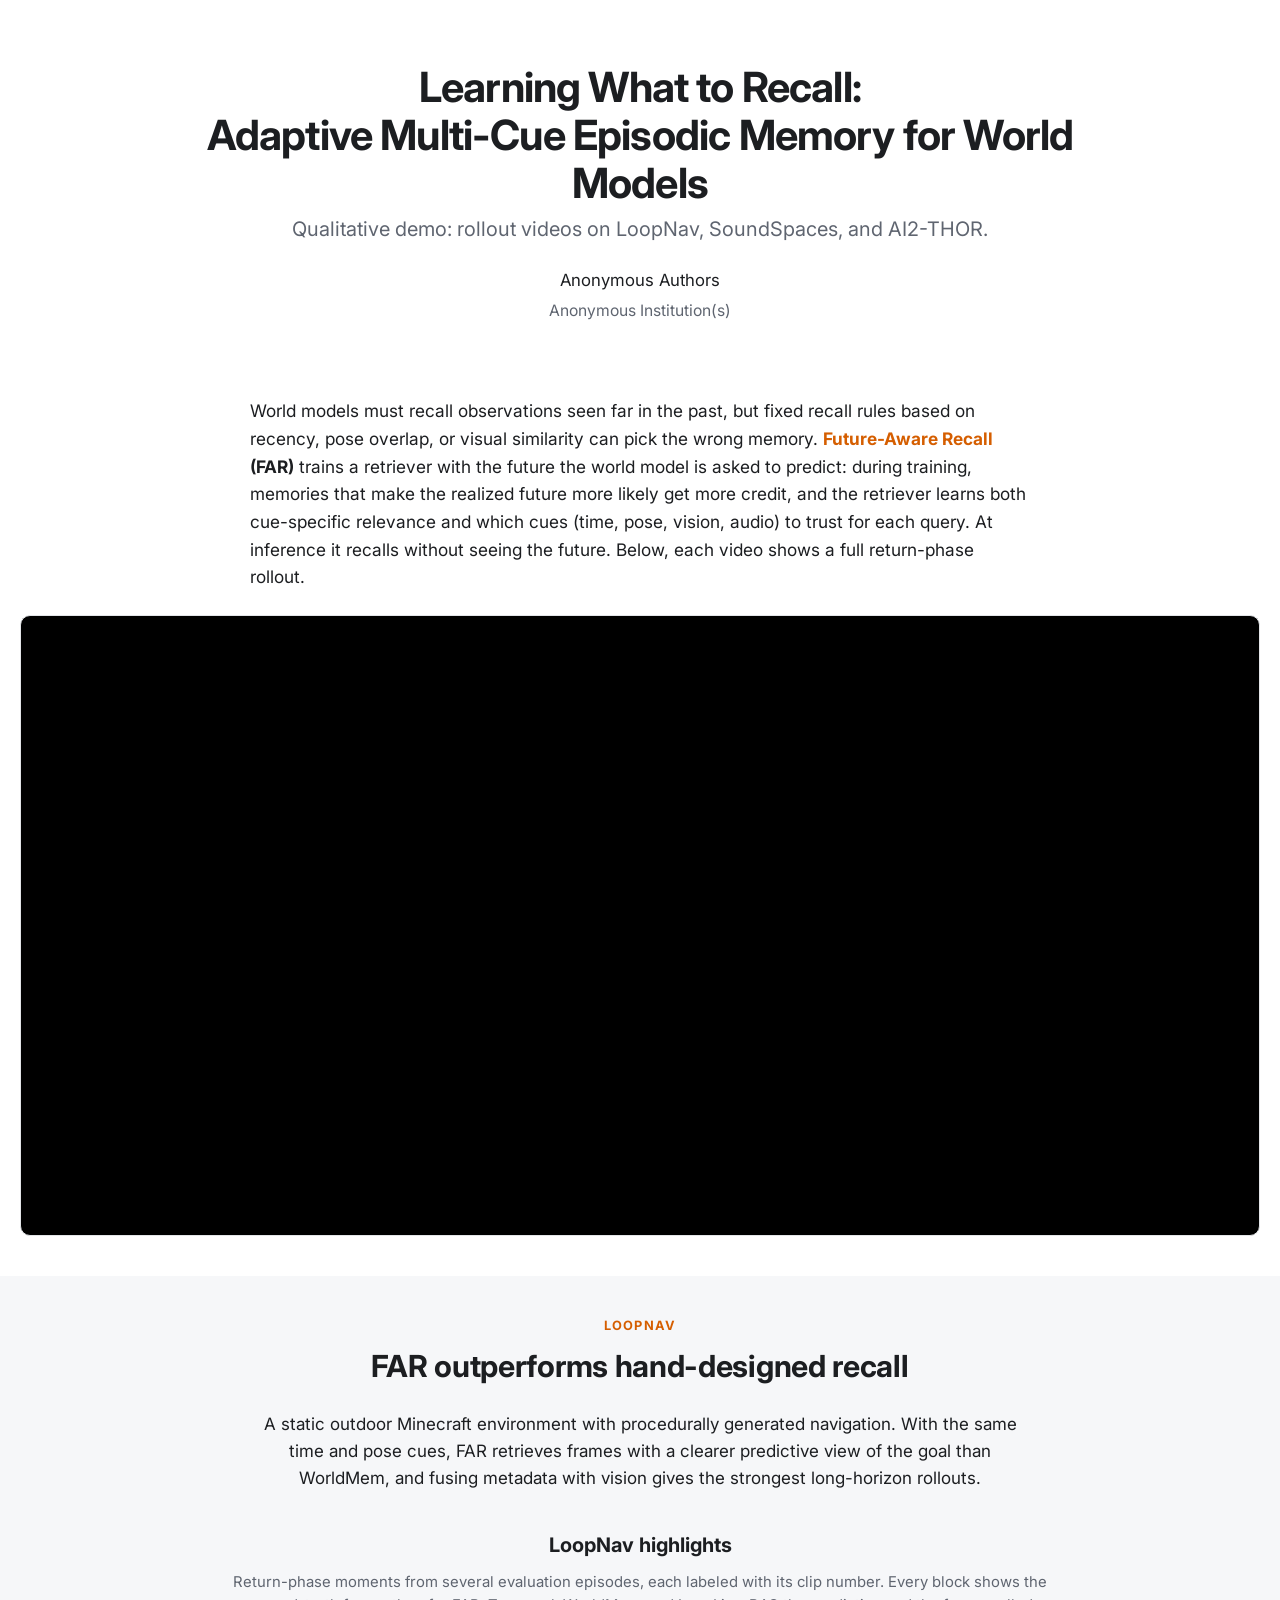
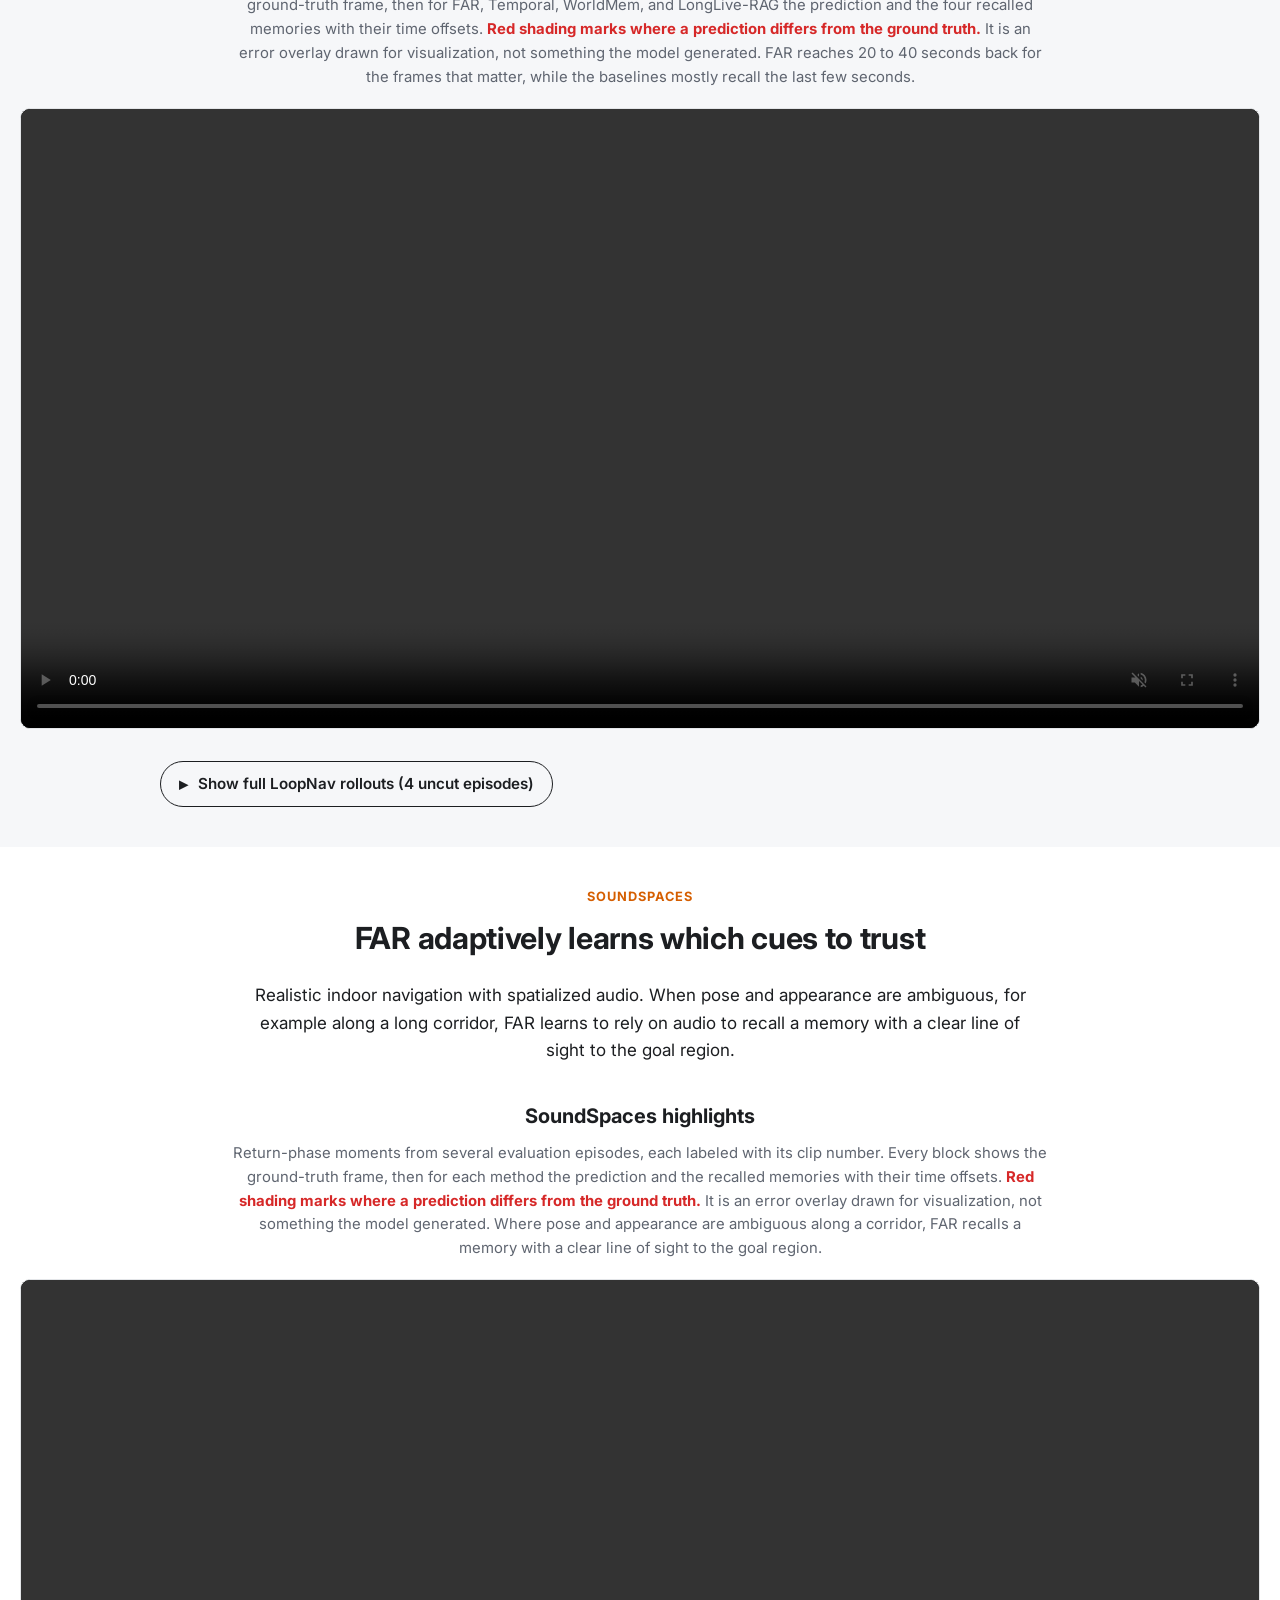
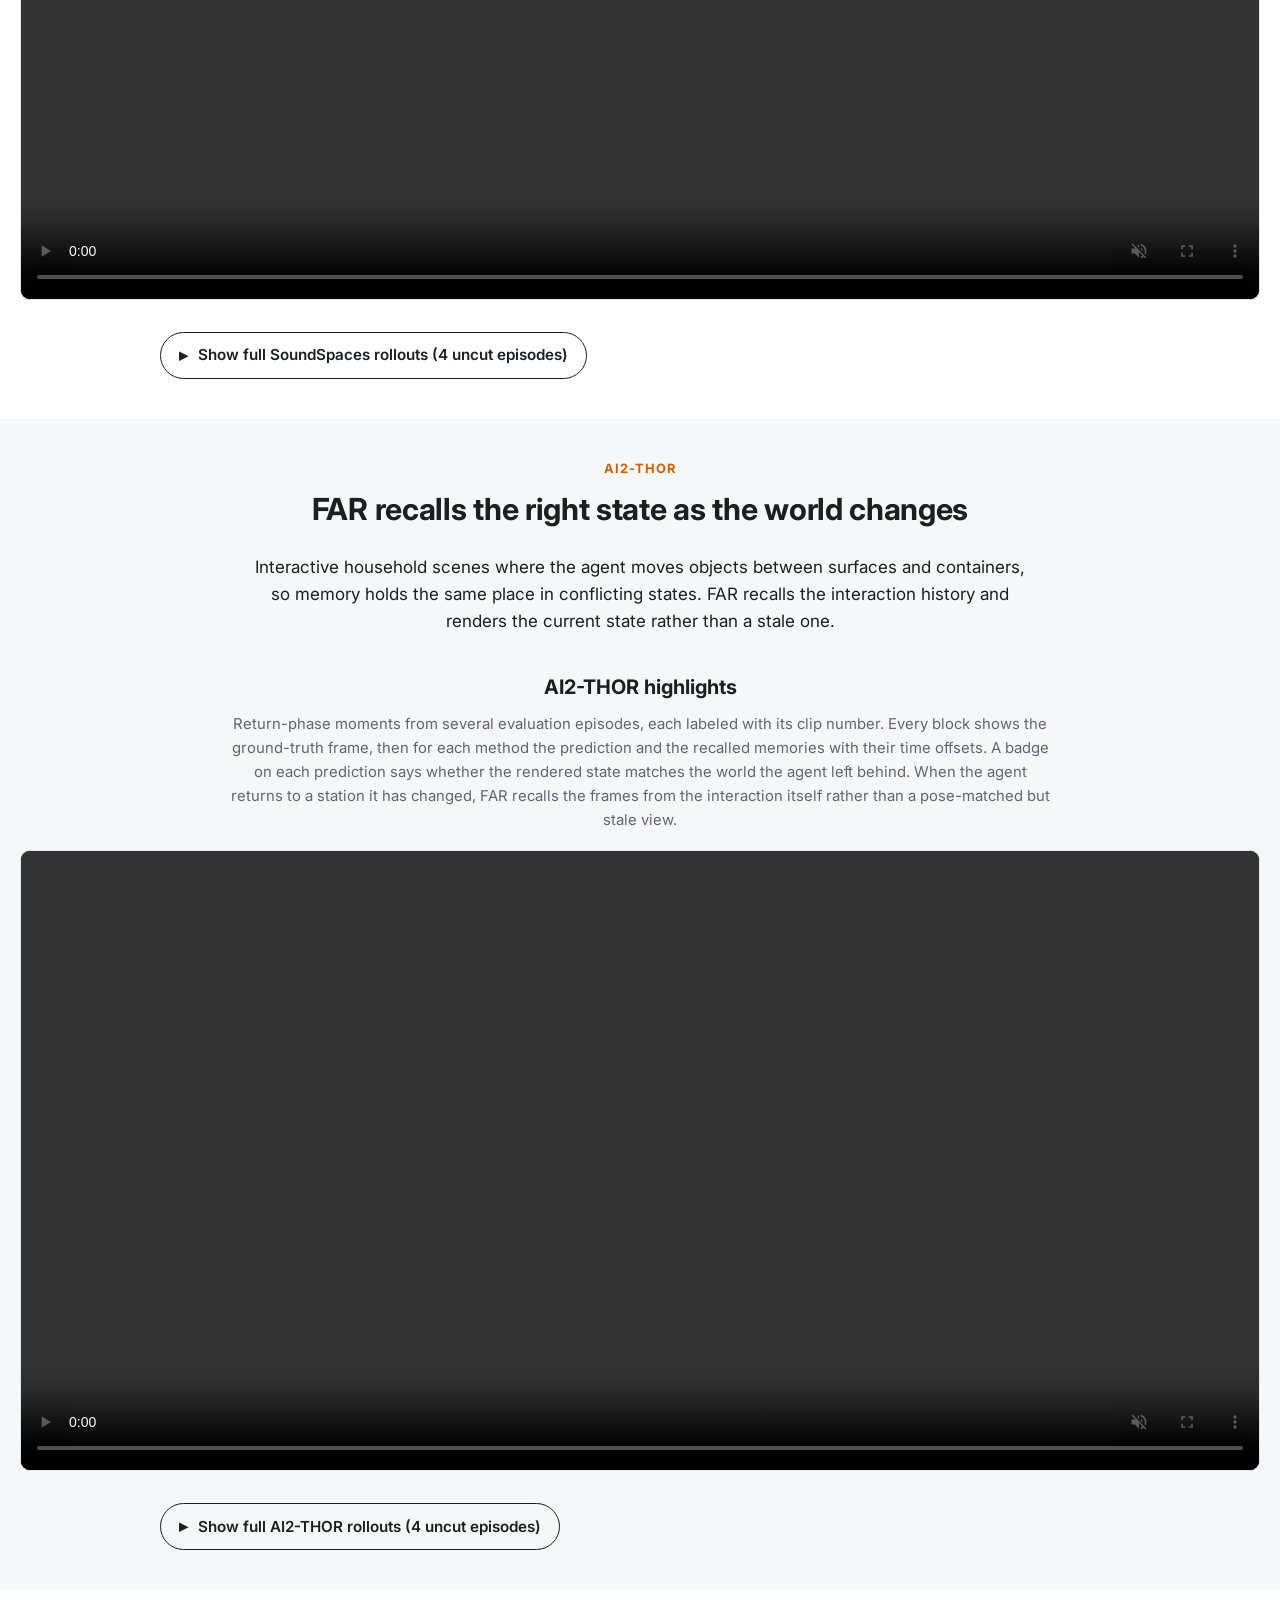
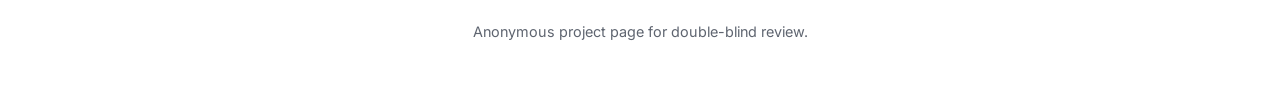
==== demo.html @ 8001ba50 "Initial Commit" ====
<!DOCTYPE html>
<html lang="en">
<head>
  <meta charset="utf-8">
  <meta name="viewport" content="width=device-width, initial-scale=1">
  <title>Learning What to Recall (demo)</title>
  <meta name="description" content="Learning What to Recall: qualitative rollout videos on LoopNav, SoundSpaces, and AI2-THOR.">
  <link rel="icon" type="image/svg+xml" href="static/favicon.svg">
  <link rel="icon" type="image/png" sizes="32x32" href="static/favicon-32.png">
  <link rel="icon" type="image/png" sizes="16x16" href="static/favicon-16.png">
  <link rel="apple-touch-icon" href="static/apple-touch-icon.png">
  <link rel="preconnect" href="https://fonts.googleapis.com">
  <link href="https://fonts.googleapis.com/css2?family=Inter:wght@400;600;700&display=swap" rel="stylesheet">
  <link rel="stylesheet" href="static/css/style.css?v=10">
</head>
<body>

<!-- Compact qualitative demo page, kept independent of index.html. -->
<header class="hero">
  <div class="container">
    <h1>Learning What to Recall:<br>Adaptive Multi-Cue Episodic Memory for World Models</h1>
    <p class="subtitle">Qualitative demo: rollout videos on LoopNav, SoundSpaces, and AI2-THOR.</p>
    <p class="authors">Anonymous Authors</p>
    <p class="affils">Anonymous Institution(s)</p>
  </div>
</header>

<section id="summary">
  <div class="container">
    <div class="narrow">
      <p class="lead">
        World models must recall observations seen far in the past, but fixed recall rules based on recency, pose
        overlap, or visual similarity can pick the wrong memory. <b><span style="color:var(--accent)">Future-Aware
        Recall</span> (FAR)</b> trains a retriever with the future the world model is asked to predict: during
        training, memories that make the realized future more likely get more credit, and the retriever learns
        both cue-specific relevance and which cues (time, pose, vision, audio) to trust for each query. At
        inference it recalls without seeing the future. Below, each video shows a full return-phase rollout.
      </p>
    </div>
    <figure class="breakout" style="margin-top:24px; margin-bottom:0">
      <div class="media">
        <video autoplay muted loop playsinline preload="auto">
          <source src="static/videos/teaser.mp4" type="video/mp4">
        </video>
      </div>
    </figure>
  </div>
</section>

<section id="loopnav" class="alt">
  <div class="container">
    <p class="eyebrow">LoopNav</p>
    <h2>FAR outperforms hand-designed recall</h2>
    <p class="narrow" style="text-align:center">A static outdoor Minecraft environment with procedurally generated navigation. With the same time and pose cues, FAR retrieves frames with a clearer predictive view of the goal than WorldMem, and fusing metadata with vision gives the strongest long-horizon rollouts.</p>
    <h3 style="text-align:center; margin-top:36px; margin-bottom:6px">LoopNav highlights</h3>
    <p class="caption" style="margin-bottom:18px">
      Return-phase moments from several evaluation episodes, each labeled with its clip number. Every block shows the
      ground-truth frame, then for FAR, Temporal, WorldMem, and LongLive-RAG the prediction and the four recalled
      memories with their time offsets. <b class="red">Red shading marks where a prediction differs from the ground
      truth.</b> It is an error overlay drawn for visualization, not something the model generated. FAR reaches 20 to
      40 seconds back for the frames that matter, while the baselines mostly recall the last few seconds.
    </p>
    <figure class="breakout" style="margin-top:0; margin-bottom:30px">
      <div class="media">
        <video autoplay muted loop playsinline controls preload="auto">
          <source src="static/videos/highlights_loopnav.mp4" type="video/mp4">
        </video>
      </div>
    </figure>
    <details class="rollouts">
      <summary>Show full LoopNav rollouts (4 uncut episodes)</summary>
      <div class="inner">
        <p style="text-align:center">Press play on a video to watch it; use the controls to scrub or go fullscreen.</p>
      <div class="grid cols-2">
        <figure>
          <div class="media">
            <video muted playsinline controls preload="none">
              <source src="static/videos/rollout_loopnav_12.mp4" type="video/mp4">
            </video>
          </div>
          <figcaption><b>LoopNav, episode 12</b></figcaption>
        </figure>
        <figure>
          <div class="media">
            <video muted playsinline controls preload="none">
              <source src="static/videos/rollout_loopnav_1656.mp4" type="video/mp4">
            </video>
          </div>
          <figcaption><b>LoopNav, episode 1656</b></figcaption>
        </figure>
        <figure>
          <div class="media">
            <video muted playsinline controls preload="none">
              <source src="static/videos/rollout_loopnav_2259.mp4" type="video/mp4">
            </video>
          </div>
          <figcaption><b>LoopNav, episode 2259</b></figcaption>
        </figure>
        <figure>
          <div class="media">
            <video muted playsinline controls preload="none">
              <source src="static/videos/rollout_loopnav_3106.mp4" type="video/mp4">
            </video>
          </div>
          <figcaption><b>LoopNav, episode 3106</b></figcaption>
        </figure>
      </div>
      </div>
    </details>
  </div>
</section>

<section id="soundspaces">
  <div class="container">
    <p class="eyebrow">SoundSpaces</p>
    <h2>FAR adaptively learns which cues to trust</h2>
    <p class="narrow" style="text-align:center">Realistic indoor navigation with spatialized audio. When pose and appearance are ambiguous, for example along a long corridor, FAR learns to rely on audio to recall a memory with a clear line of sight to the goal region.</p>
    <h3 style="text-align:center; margin-top:36px; margin-bottom:6px">SoundSpaces highlights</h3>
    <p class="caption" style="margin-bottom:18px">
      Return-phase moments from several evaluation episodes, each labeled with its clip number. Every block shows the
      ground-truth frame, then for each method the prediction and the recalled memories with their time offsets. <b
      class="red">Red shading marks where a prediction differs from the ground truth.</b> It is an error overlay
      drawn for visualization, not something the model generated. Where pose and appearance are ambiguous along a
      corridor, FAR recalls a memory with a clear line of sight to the goal region.
    </p>
    <figure class="breakout" style="margin-top:0; margin-bottom:30px">
      <div class="media">
        <video autoplay muted loop playsinline controls preload="auto">
          <source src="static/videos/highlights_soundspaces.mp4" type="video/mp4">
        </video>
      </div>
    </figure>
    <details class="rollouts">
      <summary>Show full SoundSpaces rollouts (4 uncut episodes)</summary>
      <div class="inner">
        <p style="text-align:center">Press play on a video to watch it; use the controls to scrub or go fullscreen.</p>
      <div class="grid cols-2">
              <figure>
          <div class="media">
            <video muted playsinline controls preload="none">
              <source src="static/videos/rollout_soundspaces_84.mp4" type="video/mp4">
            </video>
          </div>
          <figcaption><b>SoundSpaces, episode 84</b></figcaption>
        </figure>
                    <figure>
          <div class="media">
            <video muted playsinline controls preload="none">
              <source src="static/videos/rollout_soundspaces_99.mp4" type="video/mp4">
            </video>
          </div>
          <figcaption><b>SoundSpaces, episode 99</b></figcaption>
        </figure>
              <figure>
          <div class="media">
            <video muted playsinline controls preload="none">
              <source src="static/videos/rollout_soundspaces_212.mp4" type="video/mp4">
            </video>
          </div>
          <figcaption><b>SoundSpaces, episode 212</b></figcaption>
        </figure>
        <figure>
          <div class="media">
            <video muted playsinline controls preload="none">
              <source src="static/videos/rollout_soundspaces_1115.mp4" type="video/mp4">
            </video>
          </div>
          <figcaption><b>SoundSpaces, episode 1115</b></figcaption>
        </figure>
      </div>
      </div>
    </details>
  </div>
</section>

<section id="ai2thor" class="alt">
  <div class="container">
    <p class="eyebrow">AI2-THOR</p>
    <h2>FAR recalls the right state as the world changes</h2>
    <p class="narrow" style="text-align:center">Interactive household scenes where the agent moves objects between surfaces and containers, so memory holds the same place in conflicting states. FAR recalls the interaction history and renders the current state rather than a stale one.</p>
    <h3 style="text-align:center; margin-top:36px; margin-bottom:6px">AI2-THOR highlights</h3>
    <p class="caption" style="margin-bottom:18px">
      Return-phase moments from several evaluation episodes, each labeled with its clip number. Every block shows the
      ground-truth frame, then for each method the prediction and the recalled memories with their time offsets. A
      badge on each prediction says whether the rendered state matches the world the agent left behind. When the
      agent returns to a station it has changed, FAR recalls the frames from the interaction itself rather than a
      pose-matched but stale view.
    </p>
    <figure class="breakout" style="margin-top:0; margin-bottom:30px">
      <div class="media">
        <video autoplay muted loop playsinline controls preload="auto">
          <source src="static/videos/highlights_ai2thor.mp4" type="video/mp4">
        </video>
      </div>
    </figure>
    <details class="rollouts">
      <summary>Show full AI2-THOR rollouts (4 uncut episodes)</summary>
      <div class="inner">
        <p style="text-align:center">Press play on a video to watch it; use the controls to scrub or go fullscreen.</p>
      <div class="grid cols-2">
        <figure>
          <div class="media">
            <video muted playsinline controls preload="none">
              <source src="static/videos/rollout_ai2thor_309.mp4" type="video/mp4">
            </video>
          </div>
          <figcaption><b>AI2-THOR, episode 309</b></figcaption>
        </figure>
        <figure>
          <div class="media">
            <video muted playsinline controls preload="none">
              <source src="static/videos/rollout_ai2thor_350.mp4" type="video/mp4">
            </video>
          </div>
          <figcaption><b>AI2-THOR, episode 350</b></figcaption>
        </figure>
        <figure>
          <div class="media">
            <video muted playsinline controls preload="none">
              <source src="static/videos/rollout_ai2thor_430.mp4" type="video/mp4">
            </video>
          </div>
          <figcaption><b>AI2-THOR, episode 430</b></figcaption>
        </figure>
        <figure>
          <div class="media">
            <video muted playsinline controls preload="none">
              <source src="static/videos/rollout_ai2thor_dyn_47.mp4" type="video/mp4">
            </video>
          </div>
          <figcaption><b>AI2-THOR off-scene dynamics, episode 47</b></figcaption>
        </figure>
      </div>
      </div>
    </details>
  </div>
</section>

<footer>
  <div class="container">
    Anonymous project page for double-blind review.
  </div>
</footer>

<script src="static/js/main.js?v=10"></script>
</body>
</html>
---- static/css/style.css ----
/* ---------- Design tokens ---------- */
:root {
  --bg: #ffffff;
  --bg-alt: #f6f7f9;
  --text: #1c1e21;
  --muted: #5f6570;
  --border: #e3e5e8;
  --accent: #d55e00;        /* vermillion: full model (paper-wide rule) */
  --accent-2: #e69f00;      /* amber: ablation */
  --placeholder-bg: #f0f2f5;
  --placeholder-fg: #8a919c;
  --max-w: 1000px;
  --radius: 10px;
  --font: "Inter", -apple-system, BlinkMacSystemFont, "Segoe UI", Roboto, Helvetica, Arial, sans-serif;
  --mono: ui-monospace, SFMono-Regular, Menlo, Consolas, monospace;
}

* { box-sizing: border-box; }
html { scroll-behavior: smooth; }
body {
  margin: 0;
  font-family: var(--font);
  font-size: 17px;
  line-height: 1.6;
  color: var(--text);
  background: var(--bg);
  -webkit-font-smoothing: antialiased;
}
a { color: var(--accent); text-decoration: none; }
a:hover { text-decoration: underline; }
img, video { max-width: 100%; height: auto; display: block; }

.container { max-width: var(--max-w); margin: 0 auto; padding: 0 20px; }
.narrow { max-width: 780px; margin-left: auto; margin-right: auto; }

/* ---------- Header ---------- */
header.hero { padding: 64px 0 28px; text-align: center; }
header.hero h1 {
  font-size: 2.6rem; line-height: 1.15; margin: 0 0 6px; letter-spacing: -0.02em; font-weight: 700;
}
header.hero h1 .short { color: var(--accent); }
header.hero .subtitle { font-size: 1.25rem; color: var(--muted); margin: 0 0 22px; }
.authors { font-size: 1.05rem; margin: 0 0 4px; }
.authors sup { font-size: 0.7em; color: var(--muted); }
.affils { color: var(--muted); font-size: 0.98rem; margin: 0 0 6px; }
.venue { font-weight: 600; margin: 8px 0 22px; }

.links { display: flex; flex-wrap: wrap; gap: 10px; justify-content: center; }
.btn {
  display: inline-flex; align-items: center; gap: 8px;
  padding: 9px 18px; border-radius: 999px;
  background: var(--text); color: #fff; font-weight: 600; font-size: 0.95rem;
  border: 1.5px solid var(--text);
}
.btn:hover { text-decoration: none; background: #000; }
.btn.secondary { background: transparent; color: var(--text); }
.btn.secondary:hover { background: var(--bg-alt); }
.btn svg { width: 16px; height: 16px; fill: currentColor; }

/* ---------- Sections ---------- */
section { padding: 40px 0; }
section.alt { background: var(--bg-alt); }
section h2 {
  font-size: 1.9rem; text-align: center; margin: 0 0 20px; letter-spacing: -0.01em;
}
section h3 { font-size: 1.25rem; margin: 30px 0 10px; }
section p { margin: 0 0 14px; }
.lead { font-size: 1.08rem; }
.caption { color: var(--muted); font-size: 0.93rem; text-align: center; margin: 10px auto 0; max-width: 820px; }
.caption b { color: var(--text); }

/* ---------- Media ---------- */
.media {
  border-radius: var(--radius); overflow: hidden; border: 1px solid var(--border);
  background: #000;
}
.media video { width: 100%; }
figure { margin: 0; }

.grid { display: grid; gap: 18px; }
.grid.cols-2 { grid-template-columns: repeat(2, 1fr); }
.grid.cols-3 { grid-template-columns: repeat(3, 1fr); }
.grid figcaption { margin-top: 8px; font-size: 0.93rem; color: var(--muted); text-align: center; }
.grid figcaption b { color: var(--text); }

/* Placeholder blocks — swap out for real figures/videos */
.placeholder {
  display: flex; flex-direction: column; align-items: center; justify-content: center; text-align: center;
  background: var(--placeholder-bg); color: var(--placeholder-fg);
  border: 2px dashed #c9ced6; border-radius: var(--radius);
  padding: 20px; font-size: 0.95rem;
}
.placeholder .label { font-weight: 600; color: #6b7280; margin-bottom: 4px; }
.placeholder code { font-family: var(--mono); font-size: 0.85em; }
.ph-16x9 { aspect-ratio: 16 / 9; }
.ph-4x3 { aspect-ratio: 4 / 3; }
.ph-wide { aspect-ratio: 3 / 1; }

/* Comparison rows: label on left, tiles on right */
.compare { display: grid; grid-template-columns: 140px 1fr; gap: 14px; align-items: center; margin-bottom: 14px; }
.compare .row-label { font-weight: 600; }
.compare .row-label.ours { color: var(--accent); }
.compare .tiles { display: grid; grid-template-columns: repeat(3, 1fr); gap: 10px; }

/* Results table */
table.results { width: 100%; border-collapse: collapse; font-size: 0.95rem; margin: 10px 0; }
table.results th, table.results td { padding: 8px 10px; border-bottom: 1px solid var(--border); text-align: center; }
table.results th:first-child, table.results td:first-child { text-align: left; }
table.results thead th { border-bottom: 2px solid var(--text); }
table.results tr.ours td { font-weight: 600; color: var(--accent); }

/* Bibtex */
pre.bibtex {
  background: #1c1e21; color: #e6e6e6; padding: 18px 20px; border-radius: var(--radius);
  font-family: var(--mono); font-size: 0.86rem; line-height: 1.5; overflow-x: auto; white-space: pre;
}

footer { padding: 30px 0 50px; text-align: center; color: var(--muted); font-size: 0.9rem; }

@media (max-width: 720px) {
  body { font-size: 16px; }
  header.hero { padding-top: 40px; }
  header.hero h1 { font-size: 1.9rem; }
  section h2 { font-size: 1.5rem; }
  .grid.cols-2, .grid.cols-3 { grid-template-columns: 1fr; }
  .compare { grid-template-columns: 1fr; }
  .compare .tiles { grid-template-columns: repeat(3, 1fr); }
}

/* ---------- Additions for manuscript content ---------- */
.side { display: grid; grid-template-columns: 1fr 300px; gap: 28px; align-items: center; }
.side.flip { grid-template-columns: 300px 1fr; }
.side .media { background: #fff; }
.cards { display: grid; grid-template-columns: repeat(3, 1fr); gap: 18px; margin-top: 26px; }
.card { background: var(--bg); border: 1px solid var(--border); border-radius: var(--radius); padding: 18px 20px; }
section.alt .card { background: #fff; }
.card h3 { margin: 0 0 8px; font-size: 1.08rem; }
.card p { margin: 0; font-size: 0.97rem; color: #33373d; }
.card .num { display: inline-block; width: 26px; height: 26px; line-height: 26px; text-align: center; border-radius: 50%;
  background: var(--accent); color: #fff; font-weight: 700; font-size: 0.85rem; margin-right: 8px; }
.callout { border-left: 4px solid var(--accent); background: var(--bg-alt); padding: 14px 18px; border-radius: 0 var(--radius) var(--radius) 0;
  font-style: italic; margin: 18px 0; }
section.alt .callout { background: #fff; }
.eyebrow { text-align: center; color: var(--accent); font-weight: 700; letter-spacing: 0.08em; text-transform: uppercase; font-size: 0.8rem; margin: 0 0 6px; }
.subsec { margin-top: 48px; }
.subsec:first-of-type { margin-top: 0; }
.media.light { background: #fff; }
.stats { display: grid; grid-template-columns: repeat(4, 1fr); gap: 12px; margin: 16px 0; }
.stat { background: var(--bg-alt); border-radius: var(--radius); padding: 12px 14px; text-align: center; }
section.alt .stat { background: #fff; border: 1px solid var(--border); }
.stat .v { font-size: 1.5rem; font-weight: 700; }
.stat.ours .v { color: var(--accent); }
.stat .l { font-size: 0.85rem; color: var(--muted); }
table.results td.sub { padding-left: 24px; }
@media (max-width: 720px) {
  .side, .side.flip { grid-template-columns: 1fr; }
  .cards { grid-template-columns: 1fr; }
  .stats { grid-template-columns: repeat(2, 1fr); }
}

/* ---------- Research question pull-quote ---------- */
.question {
  position: relative;
  max-width: 860px;
  margin: 40px auto 36px;
  padding: 26px 48px;
  text-align: center;
  border-top: 2px solid var(--accent);
  border-bottom: 2px solid var(--accent);
}
.question p {
  margin: 0;
  font-size: 1.55rem;
  line-height: 1.4;
  font-weight: 600;
  letter-spacing: -0.01em;
  color: var(--text);
}
.question p em { font-style: normal; color: var(--accent); }
.question::before, .question::after {
  position: absolute; top: 50%; transform: translateY(-50%);
  font-family: Georgia, "Times New Roman", serif;
  font-size: 4.5rem; line-height: 1; color: var(--accent); opacity: 0.35;
}
.question::before { content: "\201C"; left: 8px; }
.question::after  { content: "\201D"; right: 8px; }
@media (max-width: 720px) {
  .question { padding: 20px 28px; margin: 28px auto; }
  .question p { font-size: 1.2rem; }
  .question::before, .question::after { font-size: 3rem; top: 8px; transform: none; }
  .question::after { top: auto; bottom: 8px; }
}

/* Wider media column for the Results intro video */
.side.wide { grid-template-columns: 1fr 440px; }
@media (max-width: 900px) { .side.wide { grid-template-columns: 1fr 360px; } }
@media (max-width: 720px) { .side.wide { grid-template-columns: 1fr; } }

/* Let a block extend beyond the 1000px text column, centered, up to 1320px */
.breakout {
  width: min(1400px, calc(100vw - 40px));
  margin-left: 50%;
  transform: translateX(-50%);
}

/* ---------- Dataset headings inside Results ---------- */
.subsec { margin-top: 56px; padding-top: 40px; border-top: 1px solid var(--border); }
.subsec:first-of-type { margin-top: 40px; }
.ds-title { text-align: center; margin: 0 auto 22px; max-width: 820px; }
.ds-title .eyebrow { margin-bottom: 8px; }
.ds-title h3 {
  margin: 0;
  font-size: 1.75rem;
  line-height: 1.25;
  font-weight: 700;
  letter-spacing: -0.015em;
}
.ds-title::after {
  content: "";
  display: block;
  width: 56px; height: 3px;
  background: var(--accent);
  border-radius: 2px;
  margin: 16px auto 0;
}
@media (max-width: 720px) {
  .subsec { margin-top: 40px; padding-top: 28px; }
  .ds-title h3 { font-size: 1.35rem; }
}

/* Evaluation-trajectory row: identical boxes regardless of each clip's aspect ratio.
   The clips share a #181818 background, so letterboxing inside the same color is invisible. */
/* Widths are proportional to each clip's aspect ratio, so all three render at the same height
   with no letterboxing. Default column = 536x338 (1.586); .ar-232 = 1026x442 (2.321). */
.eval-row { display: flex; gap: 18px; align-items: flex-start; }
.eval-row figure { flex: 1.586 1 0; min-width: 0; }
.eval-row figure.ar-232 { flex: 2.321 1 0; }
.eval-row .media { background: #181818; }
.eval-row .media video { width: 100%; display: block; }
.eval-row figcaption { text-align: center; }
@media (max-width: 720px) { .eval-row { flex-direction: column; } .eval-row figure { flex: none; width: 100%; } }

/* ---------- Collapsed full-rollout grids ---------- */
details.rollouts { margin-top: 32px; }
details.rollouts > summary {
  list-style: none; cursor: pointer; user-select: none;
  display: inline-flex; align-items: center; gap: 10px;
  padding: 9px 18px; border: 1.5px solid var(--text); border-radius: 999px;
  font-weight: 600; font-size: 0.95rem; color: var(--text); background: transparent;
}
details.rollouts > summary::-webkit-details-marker { display: none; }
details.rollouts > summary::before { content: "\25B8"; font-size: 1.1em; transition: transform .2s ease; }
details.rollouts[open] > summary::before { transform: rotate(90deg); }
details.rollouts > summary:hover { background: var(--bg-alt); }
section.alt details.rollouts > summary:hover { background: #fff; }
details.rollouts > .inner { margin-top: 18px; }

/* Emphasis for the red error overlay mentioned in captions */
/* Specific enough to beat ".caption b" and ".band .caption b" (which set the bold text color). */
.red, .caption b.red, figcaption b.red, .band .caption b.red, .band figcaption b.red { color: #d62828 !important; font-weight: 700; }
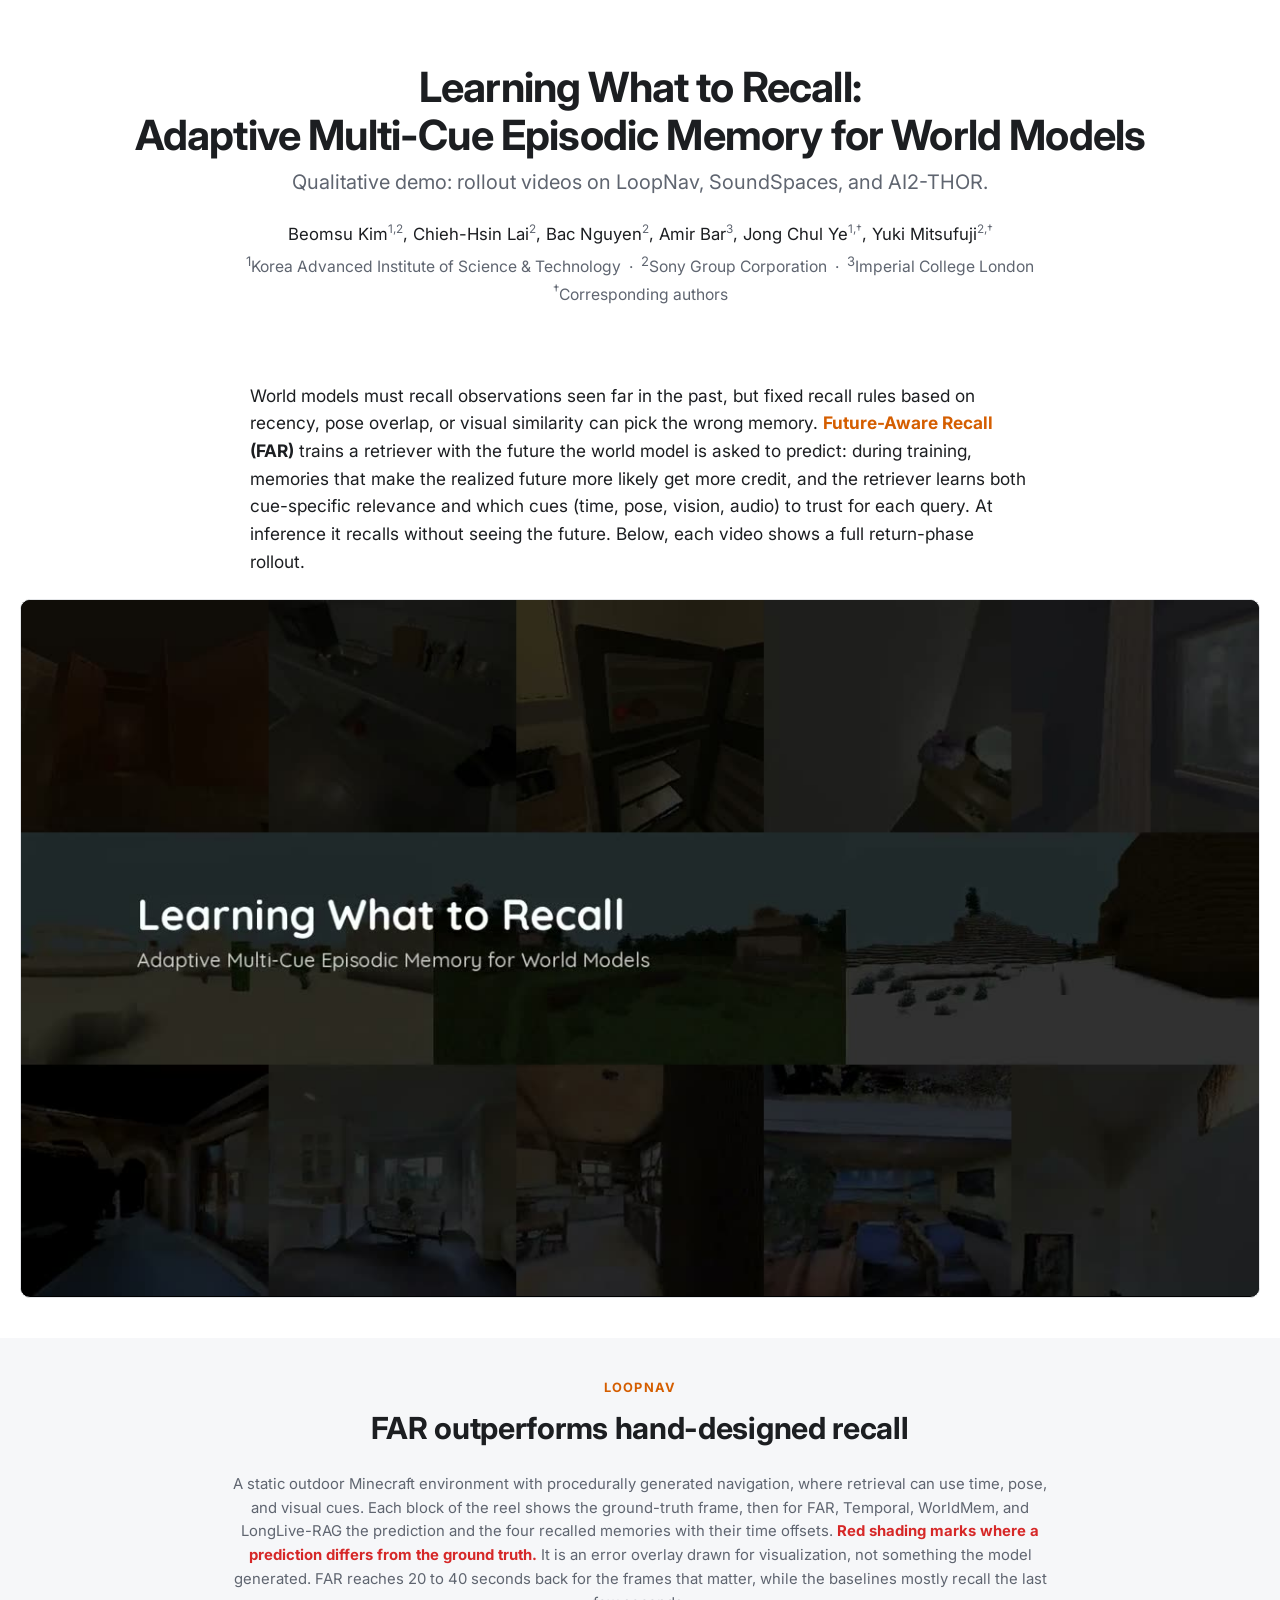
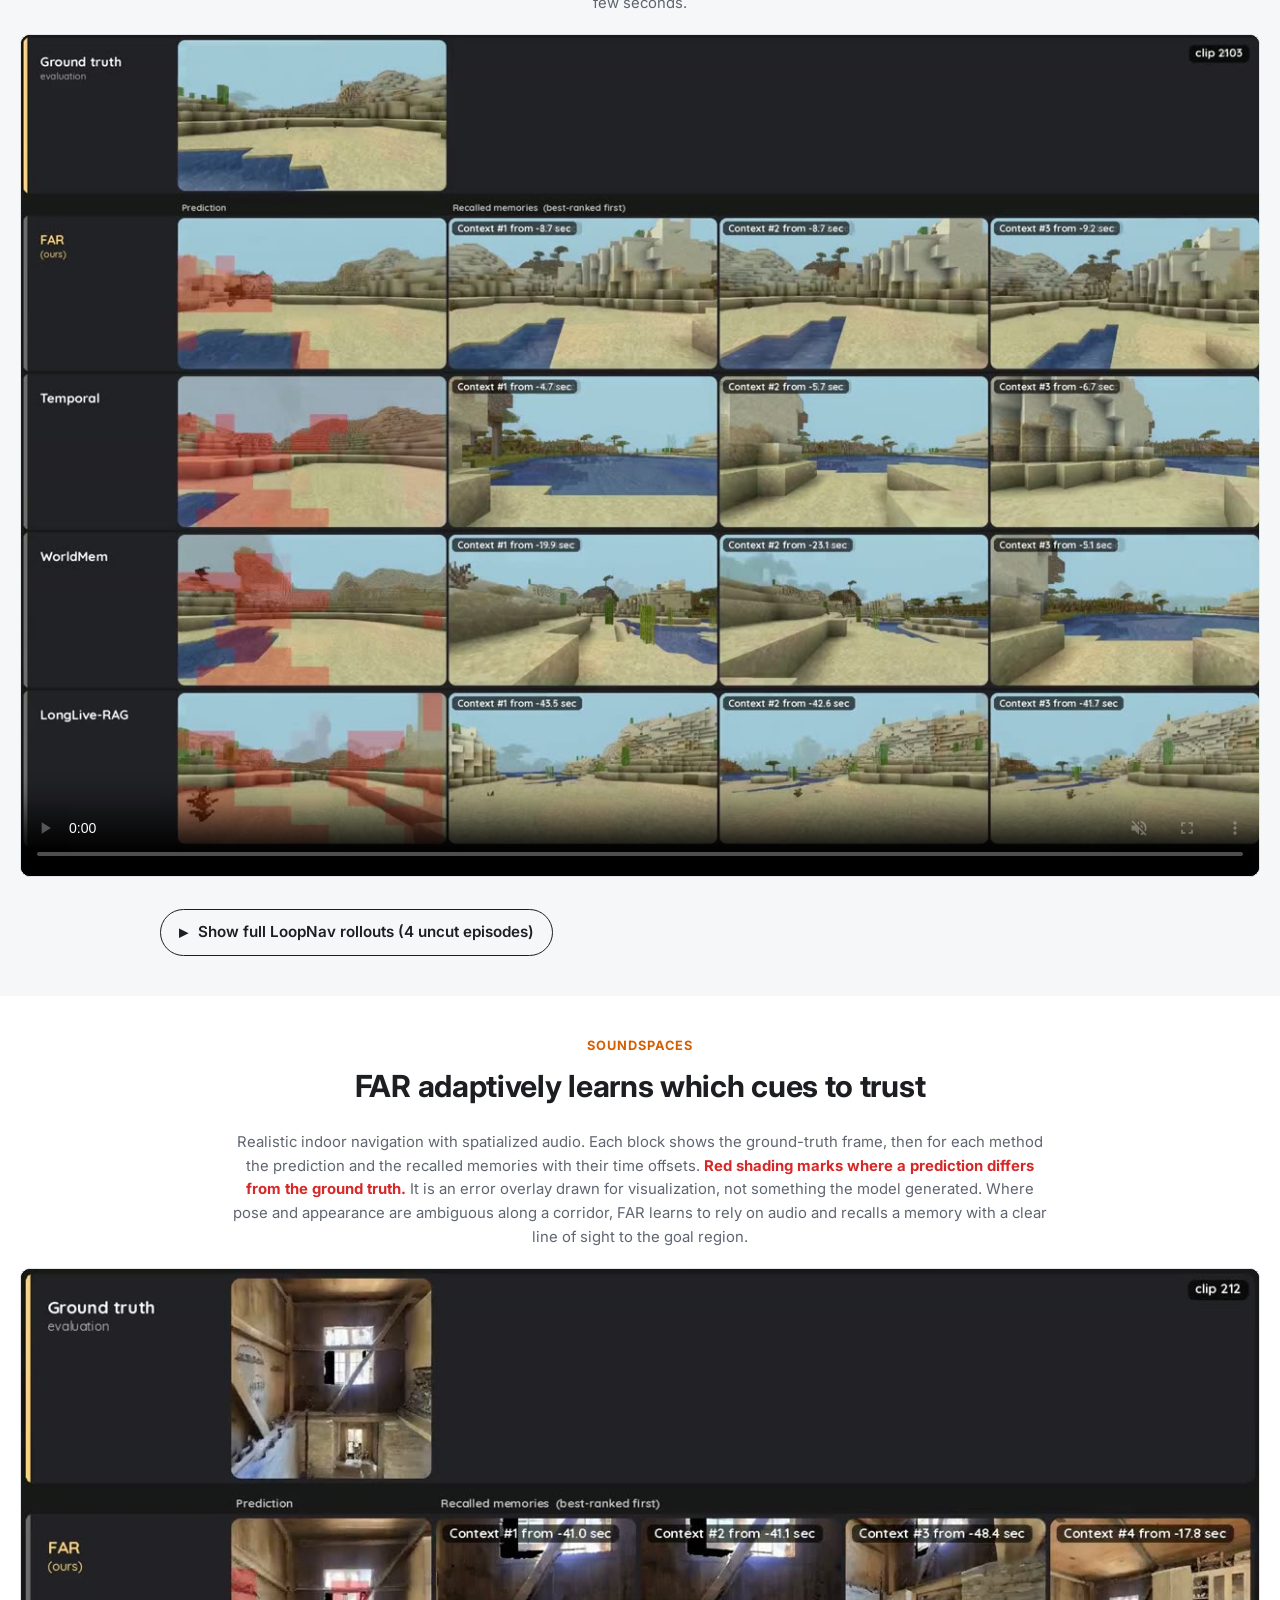
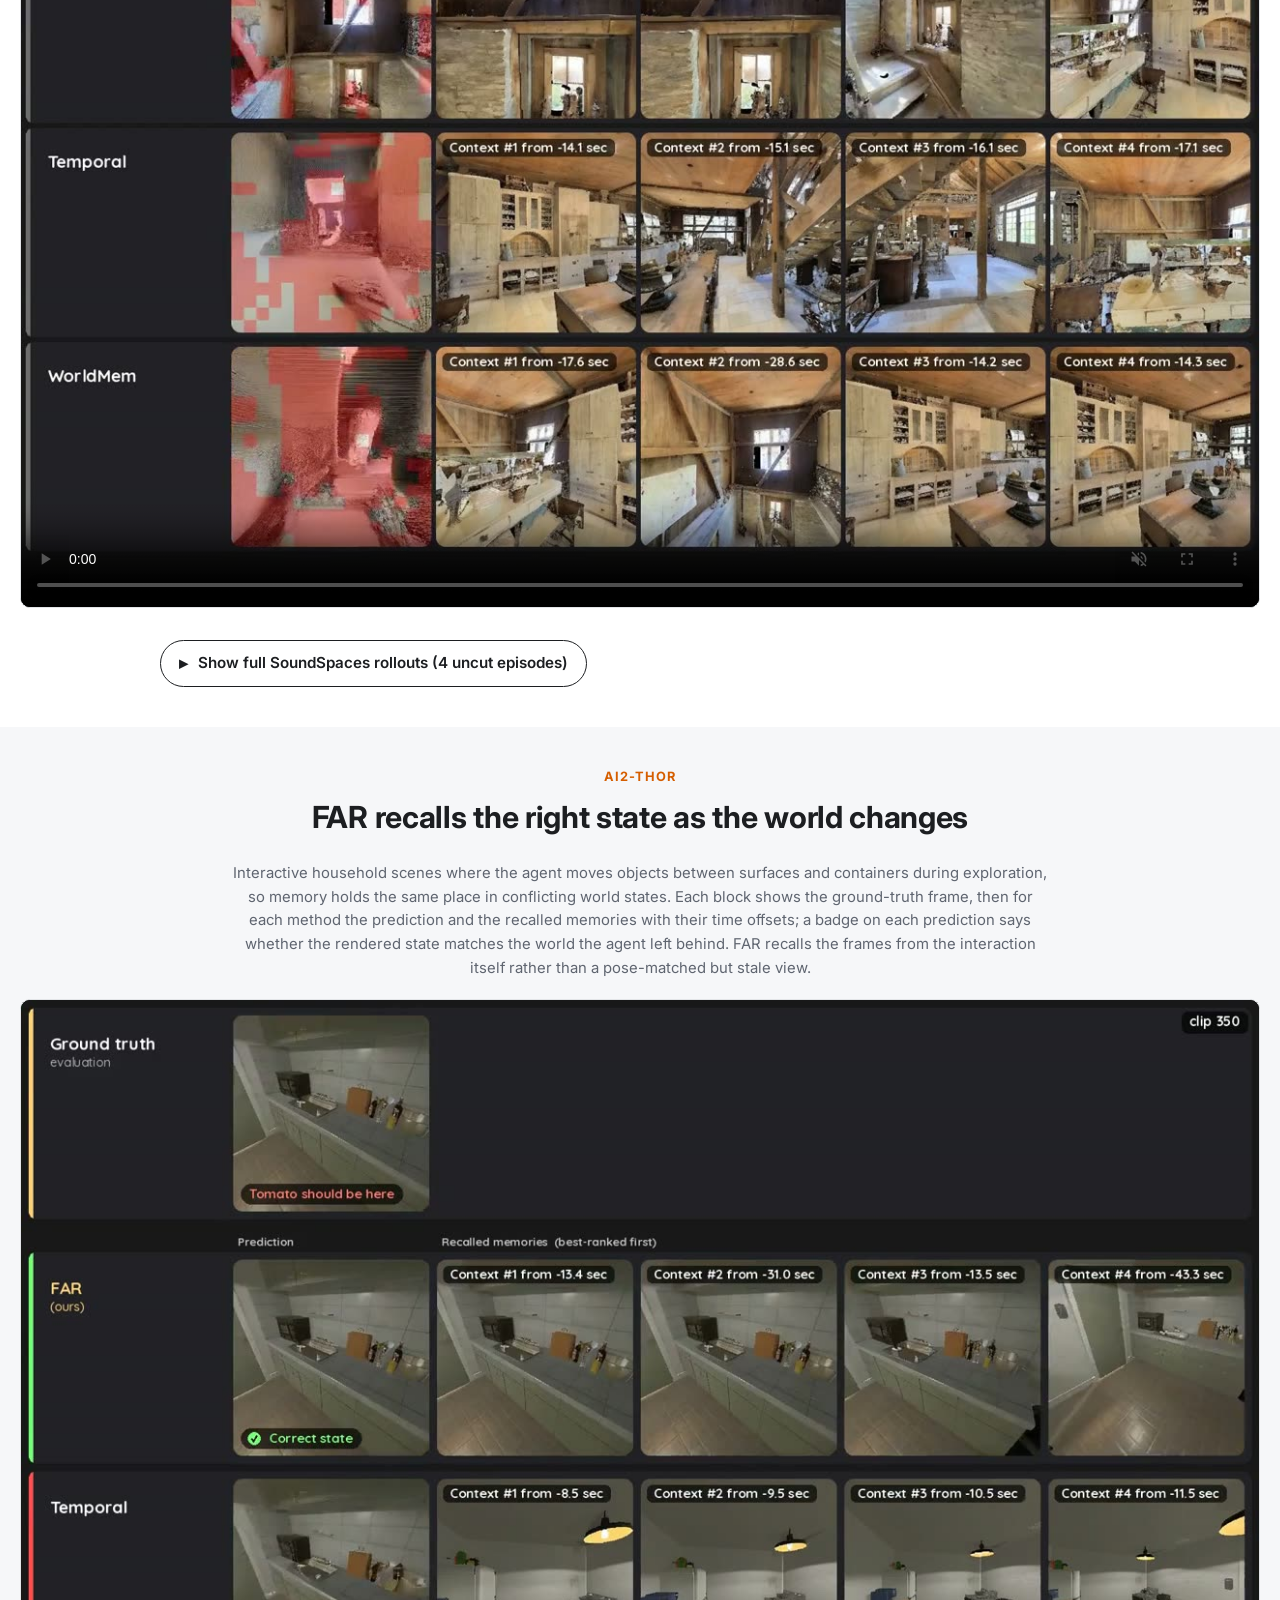
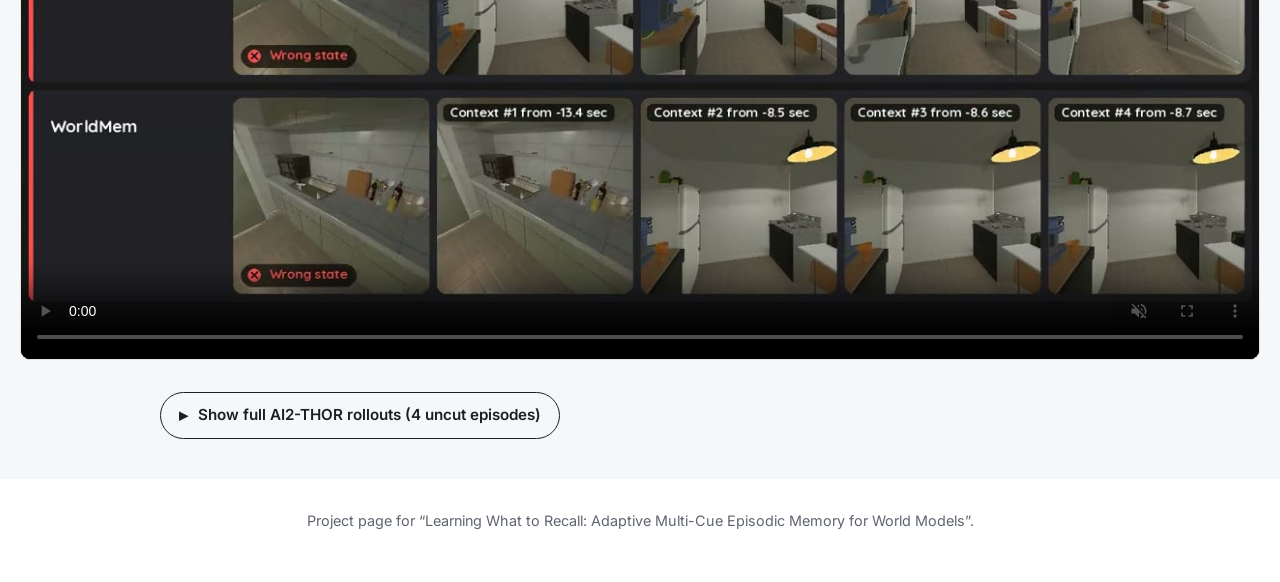
==== commit 886e3a9e: "Update page" ====
--- a/demo.html
+++ b/demo.html
@@ -5,13 +5,19 @@
   <meta name="viewport" content="width=device-width, initial-scale=1">
   <title>Learning What to Recall (demo)</title>
   <meta name="description" content="Learning What to Recall: qualitative rollout videos on LoopNav, SoundSpaces, and AI2-THOR.">
+  <meta property="og:type" content="website">
+  <meta property="og:title" content="Learning What to Recall: Adaptive Multi-Cue Episodic Memory for World Models">
+  <meta property="og:description" content="Qualitative demo: highlight reels and uncut rollouts on LoopNav, SoundSpaces, and AI2-THOR.">
+  <!-- og:image needs an ABSOLUTE URL to work in link previews; prepend the final host after deployment. -->
+  <meta property="og:image" content="static/images/og.jpg">
+  <meta name="twitter:card" content="summary_large_image">
   <link rel="icon" type="image/svg+xml" href="static/favicon.svg">
   <link rel="icon" type="image/png" sizes="32x32" href="static/favicon-32.png">
   <link rel="icon" type="image/png" sizes="16x16" href="static/favicon-16.png">
   <link rel="apple-touch-icon" href="static/apple-touch-icon.png">
   <link rel="preconnect" href="https://fonts.googleapis.com">
   <link href="https://fonts.googleapis.com/css2?family=Inter:wght@400;600;700&display=swap" rel="stylesheet">
-  <link rel="stylesheet" href="static/css/style.css?v=10">
+  <link rel="stylesheet" href="static/css/style.css?v=18">
 </head>
 <body>
 
@@ -20,8 +26,16 @@
   <div class="container">
     <h1>Learning What to Recall:<br>Adaptive Multi-Cue Episodic Memory for World Models</h1>
     <p class="subtitle">Qualitative demo: rollout videos on LoopNav, SoundSpaces, and AI2-THOR.</p>
-    <p class="authors">Anonymous Authors</p>
-    <p class="affils">Anonymous Institution(s)</p>
+    <p class="authors">
+      Beomsu Kim<sup>1,2</sup>, Chieh-Hsin Lai<sup>2</sup>, Bac Nguyen<sup>2</sup>, Amir Bar<sup>3</sup>,
+      Jong Chul Ye<sup>1,&dagger;</sup>, Yuki Mitsufuji<sup>2,&dagger;</sup>
+    </p>
+    <p class="affils">
+      <sup>1</sup>Korea Advanced Institute of Science &amp; Technology &nbsp;&middot;&nbsp;
+      <sup>2</sup>Sony Group Corporation &nbsp;&middot;&nbsp;
+      <sup>3</sup>Imperial College London<br>
+      <sup>&dagger;</sup>Corresponding authors
+    </p>
   </div>
 </header>
 
@@ -39,7 +53,7 @@
     </div>
     <figure class="breakout" style="margin-top:24px; margin-bottom:0">
       <div class="media">
-        <video autoplay muted loop playsinline preload="auto">
+        <video autoplay muted loop playsinline preload="auto" poster="static/posters/teaser.jpg">
           <source src="static/videos/teaser.mp4" type="video/mp4">
         </video>
       </div>
@@ -51,18 +65,17 @@
   <div class="container">
     <p class="eyebrow">LoopNav</p>
     <h2>FAR outperforms hand-designed recall</h2>
-    <p class="narrow" style="text-align:center">A static outdoor Minecraft environment with procedurally generated navigation. With the same time and pose cues, FAR retrieves frames with a clearer predictive view of the goal than WorldMem, and fusing metadata with vision gives the strongest long-horizon rollouts.</p>
-    <h3 style="text-align:center; margin-top:36px; margin-bottom:6px">LoopNav highlights</h3>
     <p class="caption" style="margin-bottom:18px">
-      Return-phase moments from several evaluation episodes, each labeled with its clip number. Every block shows the
-      ground-truth frame, then for FAR, Temporal, WorldMem, and LongLive-RAG the prediction and the four recalled
-      memories with their time offsets. <b class="red">Red shading marks where a prediction differs from the ground
-      truth.</b> It is an error overlay drawn for visualization, not something the model generated. FAR reaches 20 to
-      40 seconds back for the frames that matter, while the baselines mostly recall the last few seconds.
+      A static outdoor Minecraft environment with procedurally generated navigation, where retrieval can use time,
+      pose, and visual cues. Each block of the reel shows the ground-truth frame, then for FAR, Temporal, WorldMem,
+      and LongLive-RAG the prediction and the four recalled memories with their time offsets. <b class="red">Red
+      shading marks where a prediction differs from the ground truth.</b> It is an error overlay drawn for
+      visualization, not something the model generated. FAR reaches 20 to 40 seconds back for the frames that
+      matter, while the baselines mostly recall the last few seconds.
     </p>
     <figure class="breakout" style="margin-top:0; margin-bottom:30px">
       <div class="media">
-        <video autoplay muted loop playsinline controls preload="auto">
+        <video autoplay muted loop playsinline controls preload="metadata" poster="static/posters/highlights_loopnav.jpg">
           <source src="static/videos/highlights_loopnav.mp4" type="video/mp4">
         </video>
       </div>
@@ -74,7 +87,7 @@
       <div class="grid cols-2">
         <figure>
           <div class="media">
-            <video muted playsinline controls preload="none">
+            <video muted playsinline controls preload="none" poster="static/posters/rollout_loopnav_12.jpg">
               <source src="static/videos/rollout_loopnav_12.mp4" type="video/mp4">
             </video>
           </div>
@@ -82,7 +95,7 @@
         </figure>
         <figure>
           <div class="media">
-            <video muted playsinline controls preload="none">
+            <video muted playsinline controls preload="none" poster="static/posters/rollout_loopnav_1656.jpg">
               <source src="static/videos/rollout_loopnav_1656.mp4" type="video/mp4">
             </video>
           </div>
@@ -90,7 +103,7 @@
         </figure>
         <figure>
           <div class="media">
-            <video muted playsinline controls preload="none">
+            <video muted playsinline controls preload="none" poster="static/posters/rollout_loopnav_2259.jpg">
               <source src="static/videos/rollout_loopnav_2259.mp4" type="video/mp4">
             </video>
           </div>
@@ -98,7 +111,7 @@
         </figure>
         <figure>
           <div class="media">
-            <video muted playsinline controls preload="none">
+            <video muted playsinline controls preload="none" poster="static/posters/rollout_loopnav_3106.jpg">
               <source src="static/videos/rollout_loopnav_3106.mp4" type="video/mp4">
             </video>
           </div>
@@ -114,18 +127,16 @@
   <div class="container">
     <p class="eyebrow">SoundSpaces</p>
     <h2>FAR adaptively learns which cues to trust</h2>
-    <p class="narrow" style="text-align:center">Realistic indoor navigation with spatialized audio. When pose and appearance are ambiguous, for example along a long corridor, FAR learns to rely on audio to recall a memory with a clear line of sight to the goal region.</p>
-    <h3 style="text-align:center; margin-top:36px; margin-bottom:6px">SoundSpaces highlights</h3>
     <p class="caption" style="margin-bottom:18px">
-      Return-phase moments from several evaluation episodes, each labeled with its clip number. Every block shows the
-      ground-truth frame, then for each method the prediction and the recalled memories with their time offsets. <b
-      class="red">Red shading marks where a prediction differs from the ground truth.</b> It is an error overlay
-      drawn for visualization, not something the model generated. Where pose and appearance are ambiguous along a
-      corridor, FAR recalls a memory with a clear line of sight to the goal region.
+      Realistic indoor navigation with spatialized audio. Each block shows the ground-truth frame, then for each
+      method the prediction and the recalled memories with their time offsets. <b class="red">Red shading marks
+      where a prediction differs from the ground truth.</b> It is an error overlay drawn for visualization, not
+      something the model generated. Where pose and appearance are ambiguous along a corridor, FAR learns to rely on
+      audio and recalls a memory with a clear line of sight to the goal region.
     </p>
     <figure class="breakout" style="margin-top:0; margin-bottom:30px">
       <div class="media">
-        <video autoplay muted loop playsinline controls preload="auto">
+        <video autoplay muted loop playsinline controls preload="metadata" poster="static/posters/highlights_soundspaces.jpg">
           <source src="static/videos/highlights_soundspaces.mp4" type="video/mp4">
         </video>
       </div>
@@ -137,7 +148,7 @@
       <div class="grid cols-2">
               <figure>
           <div class="media">
-            <video muted playsinline controls preload="none">
+            <video muted playsinline controls preload="none" poster="static/posters/rollout_soundspaces_84.jpg">
               <source src="static/videos/rollout_soundspaces_84.mp4" type="video/mp4">
             </video>
           </div>
@@ -145,7 +156,7 @@
         </figure>
                     <figure>
           <div class="media">
-            <video muted playsinline controls preload="none">
+            <video muted playsinline controls preload="none" poster="static/posters/rollout_soundspaces_99.jpg">
               <source src="static/videos/rollout_soundspaces_99.mp4" type="video/mp4">
             </video>
           </div>
@@ -153,7 +164,7 @@
         </figure>
               <figure>
           <div class="media">
-            <video muted playsinline controls preload="none">
+            <video muted playsinline controls preload="none" poster="static/posters/rollout_soundspaces_212.jpg">
               <source src="static/videos/rollout_soundspaces_212.mp4" type="video/mp4">
             </video>
           </div>
@@ -161,7 +172,7 @@
         </figure>
         <figure>
           <div class="media">
-            <video muted playsinline controls preload="none">
+            <video muted playsinline controls preload="none" poster="static/posters/rollout_soundspaces_1115.jpg">
               <source src="static/videos/rollout_soundspaces_1115.mp4" type="video/mp4">
             </video>
           </div>
@@ -177,18 +188,16 @@
   <div class="container">
     <p class="eyebrow">AI2-THOR</p>
     <h2>FAR recalls the right state as the world changes</h2>
-    <p class="narrow" style="text-align:center">Interactive household scenes where the agent moves objects between surfaces and containers, so memory holds the same place in conflicting states. FAR recalls the interaction history and renders the current state rather than a stale one.</p>
-    <h3 style="text-align:center; margin-top:36px; margin-bottom:6px">AI2-THOR highlights</h3>
     <p class="caption" style="margin-bottom:18px">
-      Return-phase moments from several evaluation episodes, each labeled with its clip number. Every block shows the
-      ground-truth frame, then for each method the prediction and the recalled memories with their time offsets. A
-      badge on each prediction says whether the rendered state matches the world the agent left behind. When the
-      agent returns to a station it has changed, FAR recalls the frames from the interaction itself rather than a
-      pose-matched but stale view.
+      Interactive household scenes where the agent moves objects between surfaces and containers during exploration,
+      so memory holds the same place in conflicting world states. Each block shows the ground-truth frame, then for
+      each method the prediction and the recalled memories with their time offsets; a badge on each prediction says
+      whether the rendered state matches the world the agent left behind. FAR recalls the frames from the
+      interaction itself rather than a pose-matched but stale view.
     </p>
     <figure class="breakout" style="margin-top:0; margin-bottom:30px">
       <div class="media">
-        <video autoplay muted loop playsinline controls preload="auto">
+        <video autoplay muted loop playsinline controls preload="metadata" poster="static/posters/highlights_ai2thor.jpg">
           <source src="static/videos/highlights_ai2thor.mp4" type="video/mp4">
         </video>
       </div>
@@ -200,7 +209,7 @@
       <div class="grid cols-2">
         <figure>
           <div class="media">
-            <video muted playsinline controls preload="none">
+            <video muted playsinline controls preload="none" poster="static/posters/rollout_ai2thor_309.jpg">
               <source src="static/videos/rollout_ai2thor_309.mp4" type="video/mp4">
             </video>
           </div>
@@ -208,7 +217,7 @@
         </figure>
         <figure>
           <div class="media">
-            <video muted playsinline controls preload="none">
+            <video muted playsinline controls preload="none" poster="static/posters/rollout_ai2thor_350.jpg">
               <source src="static/videos/rollout_ai2thor_350.mp4" type="video/mp4">
             </video>
           </div>
@@ -216,7 +225,7 @@
         </figure>
         <figure>
           <div class="media">
-            <video muted playsinline controls preload="none">
+            <video muted playsinline controls preload="none" poster="static/posters/rollout_ai2thor_430.jpg">
               <source src="static/videos/rollout_ai2thor_430.mp4" type="video/mp4">
             </video>
           </div>
@@ -224,7 +233,7 @@
         </figure>
         <figure>
           <div class="media">
-            <video muted playsinline controls preload="none">
+            <video muted playsinline controls preload="none" poster="static/posters/rollout_ai2thor_dyn_47.jpg">
               <source src="static/videos/rollout_ai2thor_dyn_47.mp4" type="video/mp4">
             </video>
           </div>
@@ -238,10 +247,10 @@
 
 <footer>
   <div class="container">
-    Anonymous project page for double-blind review.
+    Project page for &ldquo;Learning What to Recall: Adaptive Multi-Cue Episodic Memory for World Models&rdquo;.
   </div>
 </footer>
 
-<script src="static/js/main.js?v=10"></script>
+<script src="static/js/main.js?v=18"></script>
 </body>
 </html>
--- a/static/css/style.css
+++ b/static/css/style.css
@@ -29,6 +29,7 @@
 a { color: var(--accent); text-decoration: none; }
 a:hover { text-decoration: underline; }
 img, video { max-width: 100%; height: auto; display: block; }
+.media object { width: 100%; display: block; aspect-ratio: 972 / 483; }
 
 .container { max-width: var(--max-w); margin: 0 auto; padding: 0 20px; }
 .narrow { max-width: 780px; margin-left: auto; margin-right: auto; }
@@ -233,8 +234,8 @@
 /* Widths are proportional to each clip's aspect ratio, so all three render at the same height
    with no letterboxing. Default column = 536x338 (1.586); .ar-232 = 1026x442 (2.321). */
 .eval-row { display: flex; gap: 18px; align-items: flex-start; }
-.eval-row figure { flex: 1.586 1 0; min-width: 0; }
-.eval-row figure.ar-232 { flex: 2.321 1 0; }
+.eval-row figure { flex: 1.955 1 0; min-width: 0; }  /* SoundSpaces / AI2-THOR clips are 524x268 */
+.eval-row figure.ar-232 { flex: 2.726 1 0; }  /* LoopNav clip is 1014x372 */
 .eval-row .media { background: #181818; }
 .eval-row .media video { width: 100%; display: block; }
 .eval-row figcaption { text-align: center; }
@@ -258,3 +259,59 @@
 /* Emphasis for the red error overlay mentioned in captions */
 /* Specific enough to beat ".caption b" and ".band .caption b" (which set the bold text color). */
 .red, .caption b.red, figcaption b.red, .band .caption b.red, .band figcaption b.red { color: #d62828 !important; font-weight: 700; }
+
+/* ---------- Hero title width ---------- */
+/* Wider than the text column so the title line does not wrap on a desktop screen. */
+header.hero .container { max-width: 1400px; }
+header.hero h1 { text-wrap: balance; }
+header.hero .subtitle { max-width: 860px; margin-left: auto; margin-right: auto; }
+@media (max-width: 1100px) { header.hero h1 { font-size: 2.2rem; } }
+
+/* ---------- Sticky in-page navigation ---------- */
+nav.pagenav {
+  position: sticky; top: 0; z-index: 60;
+  background: rgba(255,255,255,0.92);
+  -webkit-backdrop-filter: blur(8px); backdrop-filter: blur(8px);
+  border-bottom: 1px solid var(--border);
+}
+nav.pagenav .container {
+  display: flex; gap: 6px; justify-content: center;
+  overflow-x: auto; white-space: nowrap; padding-top: 0; padding-bottom: 0;
+}
+nav.pagenav a {
+  display: inline-block; padding: 11px 14px;
+  font-size: 0.92rem; font-weight: 600; color: var(--text);
+}
+nav.pagenav a:hover { color: var(--accent); text-decoration: none; }
+[id] { scroll-margin-top: 64px; }
+@media (max-width: 720px) {
+  nav.pagenav .container { justify-content: flex-start; }
+  .stats .v { font-size: 1.25rem; }
+}
+
+/* ---------- Stat-tile row titles and units ---------- */
+.stats-title { text-align: center; font-weight: 700; font-size: 1.05rem; margin: 20px 0 10px; }
+.stats-title span { display: block; color: var(--muted); font-weight: 400; font-size: 0.88rem; margin-top: 2px; }
+.stat .v .u { font-size: 0.8rem; color: var(--muted); font-weight: 600; margin-left: 3px; }
+
+/* ---------- Two-row stat table (label column + method columns) ---------- */
+.stats-table { display: grid; grid-template-columns: 1.2fr 1fr 1fr 1fr; gap: 10px 12px; align-items: stretch; }
+.stats-table .cell.head { font-size: 0.88rem; font-weight: 600; color: var(--muted); text-align: center; align-self: end; }
+.stats-table .cell.head.ours-h { color: var(--accent); }
+.stats-table .cell.rowlab { display: flex; align-items: center; justify-content: flex-end; text-align: right; font-size: 0.92rem; font-weight: 600; }
+.stats-table .cell.stat { background: var(--bg-alt); border-radius: var(--radius); padding: 12px 10px; text-align: center; }
+section.alt .stats-table .cell.stat { background: #fff; border: 1px solid var(--border); }
+.stats-table .cell.stat .v { font-size: 1.4rem; font-weight: 700; }
+.stats-table .cell.stat.ours .v { color: var(--accent); }
+@media (max-width: 720px) {
+  .stats-table { grid-template-columns: 1fr 1fr 1fr 1fr; gap: 8px; }
+  .stats-table .cell.rowlab { font-size: 0.8rem; }
+  .stats-table .cell.stat .v { font-size: 1.1rem; }
+}
+
+/* "coming soon" tag inside the Code button */
+.btn .soon {
+  font-size: 0.72rem; font-weight: 700; text-transform: uppercase; letter-spacing: 0.04em;
+  background: var(--accent); color: #fff;
+  padding: 2px 8px; border-radius: 999px; margin-left: 2px;
+}
